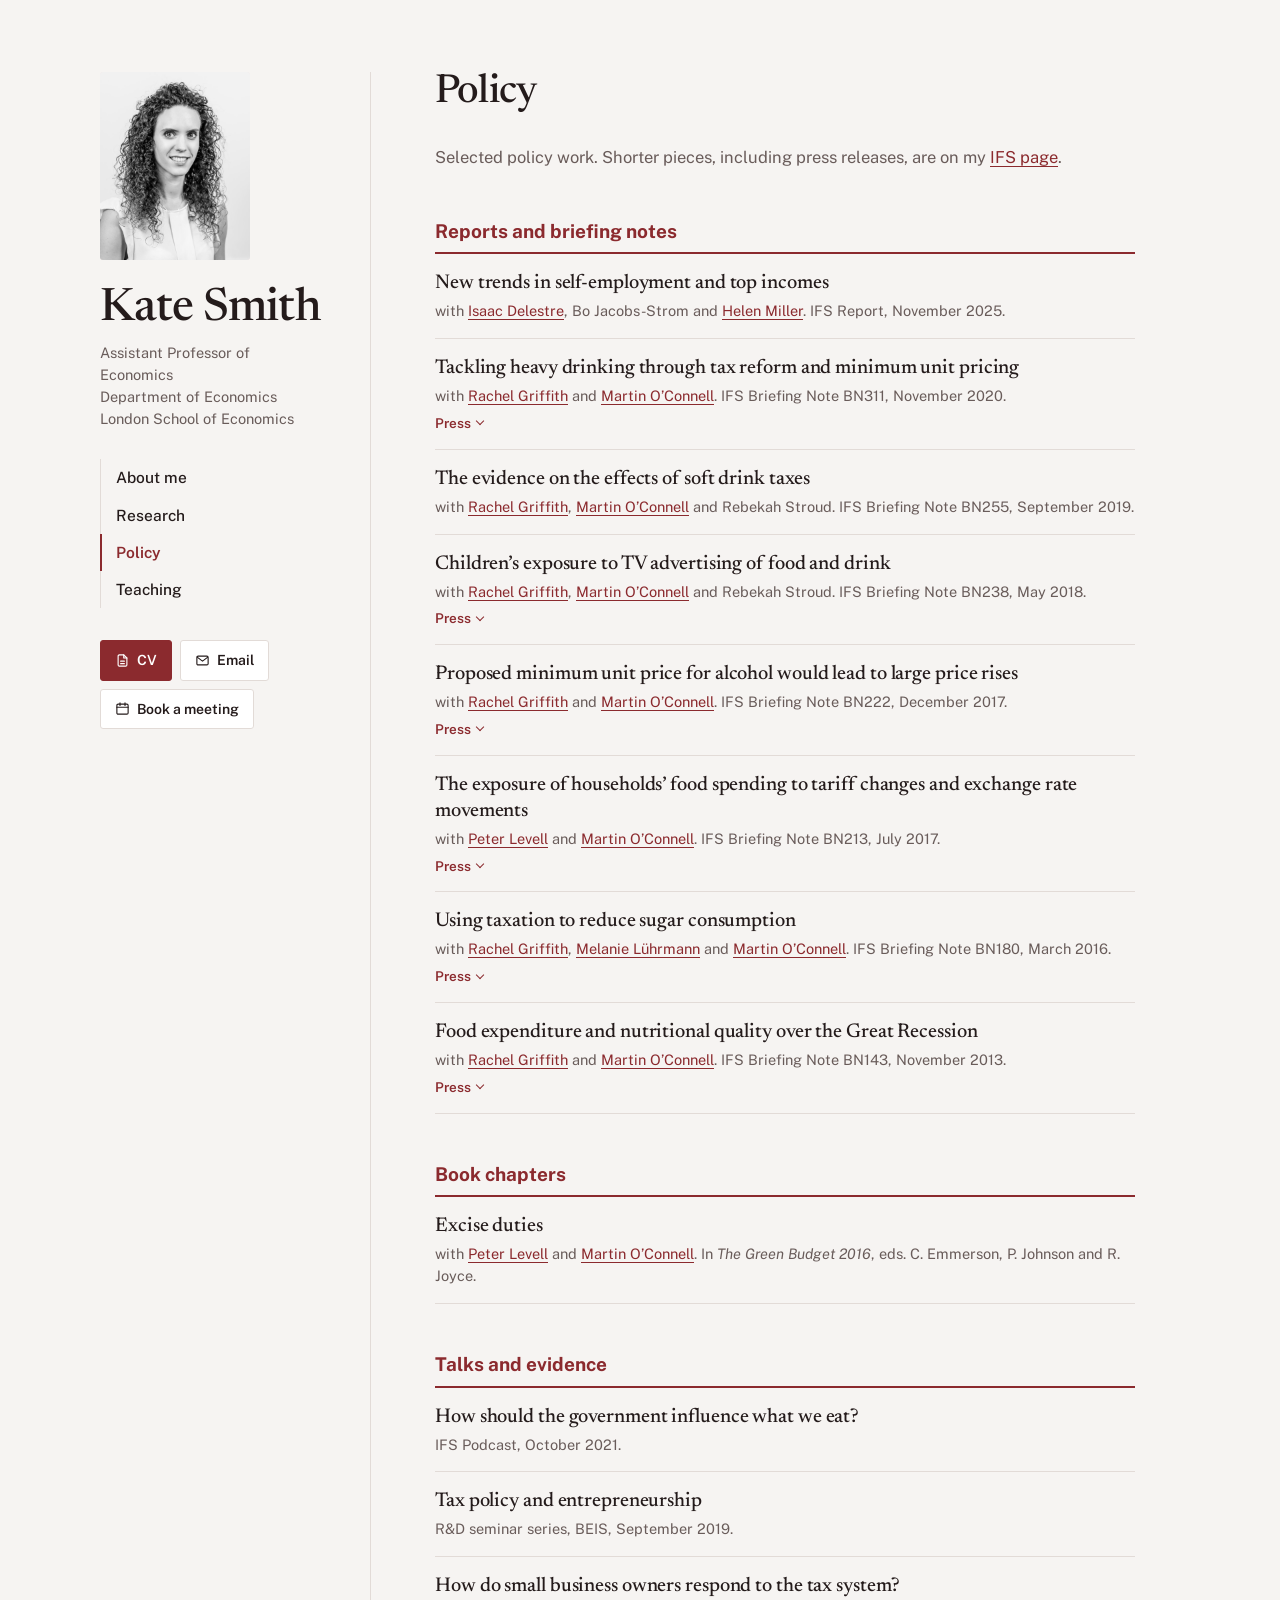
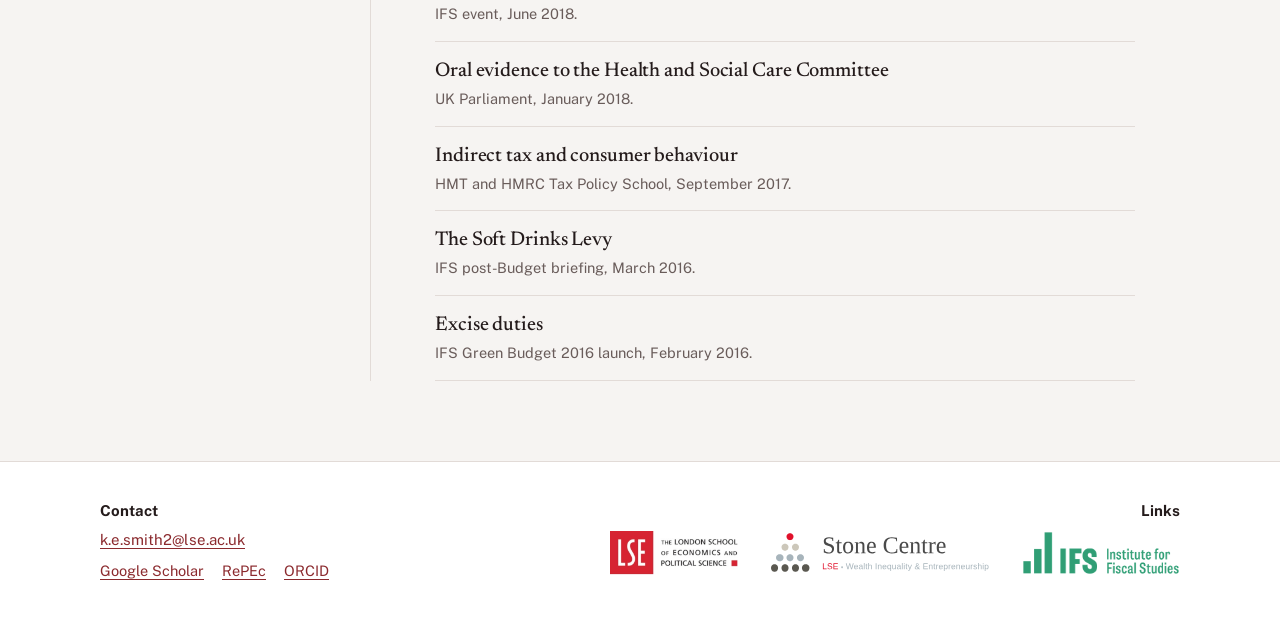
==== policy/index.html @ ba09bce5 "Add files via upload" ====
<!DOCTYPE html>
<html lang="en-GB" class="vA"><head>
<meta charset="utf-8">

<meta name="viewport" content="width=device-width, initial-scale=1, viewport-fit=cover">
<title>Policy | Kate Smith</title>
<meta name="description" content="Policy reports, briefing notes, book chapters and talks by Kate Smith.">
<meta name="theme-color" content="#F6F4F2">
<link rel="canonical" href="https://katesmith.me/policy/">
<link rel="icon" href="../favicon.svg" type="image/svg+xml">
<meta property="og:type" content="website">
<meta property="og:site_name" content="Kate Smith">
<meta property="og:title" content="Policy | Kate Smith">
<meta property="og:description" content="Policy reports, briefing notes, book chapters and talks by Kate Smith.">
<meta property="og:url" content="https://katesmith.me/policy/">
<meta property="og:image" content="https://katesmith.me/wp-content/uploads/2013/09/ifsp_024.jpg">
<meta name="twitter:card" content="summary">
<link rel="stylesheet" href="../assets/site.css">
<link rel="preconnect" href="https://fonts.googleapis.com">
<link rel="preconnect" href="https://fonts.gstatic.com" crossorigin="">
<link href="https://fonts.googleapis.com/css2?family=Newsreader:ital,opsz,wght@0,6..72,400;0,6..72,500;1,6..72,400&amp;family=Public+Sans:ital,wght@0,400;0,500;0,600;0,700;1,400&amp;display=swap" rel="stylesheet">

</head>
<body>

<div id="app"><div class="va page-policy">
  <aside class="va-side">
    <img class="va-portrait" src="../wp-content/uploads/2013/09/ifsp_024.jpg" alt="Kate Smith">
    <p class="va-name"><a href="../">Kate Smith</a></p>
    <p class="va-role">Assistant Professor of Economics<br>Department of Economics<br>London School of Economics</p>
    <nav class="va-nav" aria-label="Site">
      <a href="../" data-page="home">About me</a><a href="../research/" data-page="research">Research</a><a href="../policy/" data-page="policy" aria-current="page">Policy</a><a href="../teaching/" data-page="teaching">Teaching</a>
    </nav>
    <div class="va-actions">
      <a class="va-btn primary" href="https://www.dropbox.com/scl/fi/2sx51ne8oxvomlgno3qdt/CV_KSmith.pdf?rlkey=33ikx7h8c22lcuieb03z72zxr&amp;st=sshk4lo8&amp;dl=0" target="_blank" rel="noopener"><svg viewBox="0 0 24 24" aria-hidden="true"><path d="M14 3H7a2 2 0 0 0-2 2v14a2 2 0 0 0 2 2h10a2 2 0 0 0 2-2V8z"></path><path d="M14 3v5h5M9 13h6M9 17h6"></path></svg>CV</a>
      <a class="va-btn" href="mailto:k.e.smith2@lse.ac.uk"><svg viewBox="0 0 24 24" aria-hidden="true"><rect x="3" y="5" width="18" height="14" rx="2"></rect><path d="m4 7 8 6 8-6"></path></svg>Email</a>
      <a class="va-btn" href="https://calendly.com/katesmith_meetings" target="_blank" rel="noopener"><svg viewBox="0 0 24 24" aria-hidden="true"><rect x="3" y="5" width="18" height="16" rx="2"></rect><path d="M3 10h18M8 3v4M16 3v4"></path></svg>Book a meeting</a>
    </div>
  </aside>
  <main class="va-main" id="main"><h1 class="va-ptitle">Policy</h1><p class="lede">Selected policy work. Shorter pieces, including press releases, are on my <a href="https://ifs.org.uk/people/kate-smith" target="_blank" rel="noopener">IFS page</a>.</p>
    <h3>Reports and briefing notes</h3><article class="paper" data-tags="">
      <h4 class="p-title"><a href="https://ifs.org.uk/publications/new-trends-self-employment-and-top-incomes" target="_blank" rel="noopener">New trends in self-employment and top incomes</a></h4>
      <p class="p-meta">with <a href="https://ifs.org.uk/people/isaac-delestre" target="_blank" rel="noopener">Isaac Delestre</a>, Bo Jacobs-Strom and <a href="https://ifs.org.uk/people/helen-miller" target="_blank" rel="noopener">Helen Miller</a>. IFS Report, November 2025.</p>
      
      
      
      
  </article><article class="paper" data-tags="">
      <h4 class="p-title"><a href="https://www.ifs.org.uk/publications/15183" target="_blank" rel="noopener">Tackling heavy drinking through tax reform and minimum unit pricing</a></h4>
      <p class="p-meta">with <a href="https://www.rachelgriffith.org/" target="_blank" rel="noopener">Rachel Griffith</a> and <a href="https://sites.google.com/site/drmartinoconnell/home" target="_blank" rel="noopener">Martin O’Connell</a>. IFS Briefing Note BN311, November 2020.</p>
      
      
      <div class="p-actions"><button type="button" class="p-act" aria-expanded="false" aria-controls="r1-press">Press<span class="chev" aria-hidden="true"></span></button></div>
      <div class="p-panel" id="r1-press" hidden=""><ul class="p-press"><li><a href="https://www.thetimes.co.uk/article/alcohol-tax-reform-would-target-heavy-drinkers-fszl7cpgk" target="_blank" rel="noopener">The Times</a></li></ul></div>
  </article><article class="paper" data-tags="">
      <h4 class="p-title"><a href="https://www.ifs.org.uk/uploads/BN255-the-evidence-on-the-effects-of-soft-drink-taxes.pdf" target="_blank" rel="noopener">The evidence on the effects of soft drink taxes</a></h4>
      <p class="p-meta">with <a href="https://www.rachelgriffith.org/" target="_blank" rel="noopener">Rachel Griffith</a>, <a href="https://sites.google.com/site/drmartinoconnell/home" target="_blank" rel="noopener">Martin O’Connell</a> and Rebekah Stroud. IFS Briefing Note BN255, September 2019.</p>
      
      
      
      
  </article><article class="paper" data-tags="">
      <h4 class="p-title"><a href="https://www.ifs.org.uk/uploads/BN238.pdf" target="_blank" rel="noopener">Children’s exposure to TV advertising of food and drink</a></h4>
      <p class="p-meta">with <a href="https://www.rachelgriffith.org/" target="_blank" rel="noopener">Rachel Griffith</a>, <a href="https://sites.google.com/site/drmartinoconnell/home" target="_blank" rel="noopener">Martin O’Connell</a> and Rebekah Stroud. IFS Briefing Note BN238, May 2018.</p>
      
      
      <div class="p-actions"><button type="button" class="p-act" aria-expanded="false" aria-controls="r3-press">Press<span class="chev" aria-hidden="true"></span></button></div>
      <div class="p-panel" id="r3-press" hidden=""><ul class="p-press"><li><a href="https://nyti.ms/2OOEfSm" target="_blank" rel="noopener">New York Times</a></li><li><a href="https://www.ft.com/content/e5f07360-63f3-11e8-90c2-9563a0613e56" target="_blank" rel="noopener">Financial Times</a></li><li><a href="https://www.independent.co.uk/news/business/news/childhood-obesity-advertising-fast-food-salt-fat-sugar-institute-for-fiscal-studies-a8376341.html" target="_blank" rel="noopener">The Independent</a></li><li><a href="https://www.thetimes.co.uk/article/junk-food-advert-rules-fail-children-vplpxxn87" target="_blank" rel="noopener">The Times</a></li></ul></div>
  </article><article class="paper" data-tags="">
      <h4 class="p-title"><a href="https://www.ifs.org.uk/uploads/publications/bns/BN222.pdf" target="_blank" rel="noopener">Proposed minimum unit price for alcohol would lead to large price rises</a></h4>
      <p class="p-meta">with <a href="https://www.rachelgriffith.org/" target="_blank" rel="noopener">Rachel Griffith</a> and <a href="https://sites.google.com/site/drmartinoconnell/home" target="_blank" rel="noopener">Martin O’Connell</a>. IFS Briefing Note BN222, December 2017.</p>
      
      
      <div class="p-actions"><button type="button" class="p-act" aria-expanded="false" aria-controls="r4-press">Press<span class="chev" aria-hidden="true"></span></button></div>
      <div class="p-panel" id="r4-press" hidden=""><ul class="p-press"><li><a href="https://www.economist.com/blogs/graphicdetail/2018/05/daily-chart" target="_blank" rel="noopener">The Economist</a></li><li><a href="https://www.thetimes.co.uk/article/minimum-prices-to-hit-off-licences-8hfdgnrgj" target="_blank" rel="noopener">The Times</a></li><li><a href="https://www.bbc.co.uk/news/business-42362028" target="_blank" rel="noopener">BBC</a></li><li><a href="https://www.theguardian.com/society/2017/dec/15/minimum-alcohol-price-raise-cost-90-scotland-study-ifs" target="_blank" rel="noopener">The Guardian</a></li><li><a href="http://www.independent.co.uk/news/uk/home-news/scotland-alcohol-minimum-pricing-cost-cider-increase-ifs-50p-unit-a8112391.html" target="_blank" rel="noopener">The Independent</a></li></ul></div>
  </article><article class="paper" data-tags="">
      <h4 class="p-title"><a href="https://www.ifs.org.uk/uploads/publications/bns/BN213.pdf" target="_blank" rel="noopener">The exposure of households’ food spending to tariff changes and exchange rate movements</a></h4>
      <p class="p-meta">with <a href="https://sites.google.com/view/peter-levell/home" target="_blank" rel="noopener">Peter Levell</a> and <a href="https://sites.google.com/site/drmartinoconnell/home" target="_blank" rel="noopener">Martin O’Connell</a>. IFS Briefing Note BN213, July 2017.</p>
      
      
      <div class="p-actions"><button type="button" class="p-act" aria-expanded="false" aria-controls="r5-press">Press<span class="chev" aria-hidden="true"></span></button></div>
      <div class="p-panel" id="r5-press" hidden=""><ul class="p-press"><li><a href="https://www.independent.co.uk/news/business/news/brexit-latest-news-uk-households-food-prices-fluctuations-changes-fiscal-studies-ifs-uk-leave-eu-a7863491.html" target="_blank" rel="noopener">The Independent</a></li><li><a href="https://www.bloomberg.com/news/articles/2017-07-27/attention-britain-your-fruit-from-spain-is-going-to-get-pricey" target="_blank" rel="noopener">Bloomberg</a></li></ul></div>
  </article><article class="paper" data-tags="">
      <h4 class="p-title"><a href="https://www.ifs.org.uk/uploads/publications/bns/BN180.pdf" target="_blank" rel="noopener">Using taxation to reduce sugar consumption</a></h4>
      <p class="p-meta">with <a href="https://www.rachelgriffith.org/" target="_blank" rel="noopener">Rachel Griffith</a>, <a href="https://sites.google.com/site/melanieluhrmann/" target="_blank" rel="noopener">Melanie Lührmann</a> and <a href="https://sites.google.com/site/drmartinoconnell/home" target="_blank" rel="noopener">Martin O’Connell</a>. IFS Briefing Note BN180, March 2016.</p>
      
      
      <div class="p-actions"><button type="button" class="p-act" aria-expanded="false" aria-controls="r6-press">Press<span class="chev" aria-hidden="true"></span></button></div>
      <div class="p-panel" id="r6-press" hidden=""><ul class="p-press"><li><a href="https://www.bbc.co.uk/news/health-35894658" target="_blank" rel="noopener">BBC</a></li><li><a href="https://www.ft.com/content/8521da6e-ec5a-11e5-bb79-2303682345c8" target="_blank" rel="noopener">Financial Times</a></li><li><a href="https://www.independent.co.uk/life-style/health-and-families/health-news/sugar-tax-on-its-own-will-fail-to-combat-childhood-obesity-says-governments-own-health-department-a6937046.html" target="_blank" rel="noopener">The Independent</a></li></ul></div>
  </article><article class="paper" data-tags="">
      <h4 class="p-title"><a href="https://www.ifs.org.uk/bns/bn143.pdf" target="_blank" rel="noopener">Food expenditure and nutritional quality over the Great Recession</a></h4>
      <p class="p-meta">with <a href="https://www.rachelgriffith.org/" target="_blank" rel="noopener">Rachel Griffith</a> and <a href="https://sites.google.com/site/drmartinoconnell/home" target="_blank" rel="noopener">Martin O’Connell</a>. IFS Briefing Note BN143, November 2013.</p>
      
      
      <div class="p-actions"><button type="button" class="p-act" aria-expanded="false" aria-controls="r7-press">Press<span class="chev" aria-hidden="true"></span></button></div>
      <div class="p-panel" id="r7-press" hidden=""><ul class="p-press"><li><a href="https://www.bbc.co.uk/news/health-24773201" target="_blank" rel="noopener">BBC</a></li><li><a href="https://www.theguardian.com/lifeandstyle/2013/nov/04/british-eating-habits-troubling-trends-surveys" target="_blank" rel="noopener">The Guardian</a></li></ul></div>
  </article>
    <h3>Book chapters</h3><article class="paper" data-tags="">
      <h4 class="p-title"><a href="http://www.ifs.org.uk/uploads/gb/gb2016/gb2016ch9.pdf" target="_blank" rel="noopener">Excise duties</a></h4>
      <p class="p-meta">with <a href="https://sites.google.com/view/peter-levell/home" target="_blank" rel="noopener">Peter Levell</a> and <a href="https://sites.google.com/site/drmartinoconnell/home" target="_blank" rel="noopener">Martin O’Connell</a>. In <i>The Green Budget 2016</i>, eds. C. Emmerson, P. Johnson and R. Joyce.</p>
      
      
      
      
  </article>
    <h3>Talks and evidence</h3><article class="paper" data-tags="">
      <h4 class="p-title"><a href="https://ifs.org.uk/podcast/how-should-the-government-influence-what-we-eat" target="_blank" rel="noopener">How should the government influence what we eat?</a></h4>
      <p class="p-meta">IFS Podcast, October 2021.</p>
      
      
      
      
  </article><article class="paper" data-tags="">
      <h4 class="p-title"><a href="../wp-content/uploads/2019/09/smith.beis_.2019.pdf" target="_blank" rel="noopener">Tax policy and entrepreneurship</a></h4>
      <p class="p-meta">R&amp;D seminar series, BEIS, September 2019.</p>
      
      
      
      
  </article><article class="paper" data-tags="">
      <h4 class="p-title"><a href="../wp-content/uploads/2018/06/entreevent-tax-response-online.pdf" target="_blank" rel="noopener">How do small business owners respond to the tax system?</a></h4>
      <p class="p-meta">IFS event, June 2018.</p>
      
      
      
      
  </article><article class="paper" data-tags="">
      <h4 class="p-title"><a href="http://parliamentlive.tv/event/index/8bc6a3e5-affe-4a2e-92ed-d3bd54cce418" target="_blank" rel="noopener">Oral evidence to the Health and Social Care Committee</a></h4>
      <p class="p-meta">UK Parliament, January 2018.</p>
      
      
      
      
  </article><article class="paper" data-tags="">
      <h4 class="p-title"><a href="../wp-content/uploads/2018/03/hmttaxschool.pdf" target="_blank" rel="noopener">Indirect tax and consumer behaviour</a></h4>
      <p class="p-meta">HMT and HMRC Tax Policy School, September 2017.</p>
      
      
      
      
  </article><article class="paper" data-tags="">
      <h4 class="p-title"><a href="https://www.ifs.org.uk/publications/8203" target="_blank" rel="noopener">The Soft Drinks Levy</a></h4>
      <p class="p-meta">IFS post-Budget briefing, March 2016.</p>
      
      
      
      
  </article><article class="paper" data-tags="">
      <h4 class="p-title"><a href="https://www.ifs.org.uk/publications/8150" target="_blank" rel="noopener">Excise duties</a></h4>
      <p class="p-meta">IFS Green Budget 2016 launch, February 2016.</p>
      
      
      
      
  </article></main>
</div>
<footer class="foot"><div class="foot-in">
  <div class="foot-contact">
    <h2 class="foot-h">Contact</h2>
    <p><a href="mailto:k.e.smith2@lse.ac.uk">k.e.smith2@lse.ac.uk</a></p>
    <ul class="foot-profiles"><li><a href="https://scholar.google.com/citations?user=Jk-JDFUAAAAJ&amp;hl=en" target="_blank" rel="noopener">Google Scholar</a></li><li><a href="https://ideas.repec.org/e/psm177.html" target="_blank" rel="noopener">RePEc</a></li><li><a href="https://orcid.org/0000-0003-3229-0439" target="_blank" rel="noopener">ORCID</a></li></ul>
  </div>
  <div class="foot-links">
    <h2 class="foot-h">Links</h2>
    <ul class="foot-logos"><li><a href="https://www.lse.ac.uk/economics" aria-label="London School of Economics" target="_blank" rel="noopener"><img src="../logos/lse.jpg" alt="London School of Economics"></a></li><li><a href="https://www.stone-centre-lse.com/" aria-label="Stone Centre at LSE" target="_blank" rel="noopener"><img src="../logos/stone-centre.svg" alt="Stone Centre at LSE"></a></li><li><a href="https://ifs.org.uk/people/kate-smith" aria-label="Institute for Fiscal Studies" target="_blank" rel="noopener"><img src="../logos/ifs.png" alt="Institute for Fiscal Studies"></a></li></ul>
  </div>
</div></footer></div>






<script src="../assets/site.js" defer></script>
</body></html>
---- assets/site.css ----
:root{
  --bg:#F6F4F2; --panel:#FFFFFF; --ink:#241B1B; --muted:#695C5A; --rule:#E2DBD7; --accent:#8B2A2E; --link:#8B2A2E; --soft:#F1E3E2; --on:#FFFFFF;
  --f-head:"Newsreader",Georgia,serif; --f-body:"Public Sans",system-ui,sans-serif; --f-ui:"Public Sans",system-ui,sans-serif;
  --hw:500; --tw:500; --hs:1; --bs:16.5px; --blh:1.62;
  box-sizing:border-box;padding-top:env(safe-area-inset-top,0px);padding-bottom:env(safe-area-inset-bottom,0px);background:var(--bg)
}
html{scroll-padding-top:env(safe-area-inset-top,0px)}
*,*::before,*::after{box-sizing:inherit}
body{margin:0;background:var(--bg);color:var(--ink);-webkit-font-smoothing:antialiased;text-rendering:optimizeLegibility}
img,svg{max-width:100%}
[hidden]{display:none!important}
ul{padding:0;margin:0;list-style:none}
details>summary{list-style:none;cursor:pointer}
details>summary::-webkit-details-marker{display:none}
.p-gutter{display:none}

/* ---------- Layout: centred column with sidebar ---------- */
.va{max-width:1160px;margin:0 auto;display:grid;grid-template-columns:270px minmax(0,1fr);padding:72px 40px 80px;font-family:var(--f-body);font-size:var(--bs);line-height:var(--blh);color:var(--ink)}
.va a{color:var(--link);text-decoration-thickness:1px;text-underline-offset:3px}
.va a:hover{text-decoration-thickness:2px}
.va :focus-visible{outline:2px solid var(--accent);outline-offset:2px;border-radius:2px}
.va-side{align-self:start;padding-right:48px;font-family:var(--f-ui)}
@media (min-width:901px) and (min-height:860px){.va-side{position:sticky;top:calc(56px + env(safe-area-inset-top,0px))}}
.va-portrait{width:150px;aspect-ratio:4/5;border-radius:3px;background:var(--soft);display:block;object-fit:cover;object-position:center top;margin-bottom:26px}
.va-name{font-family:var(--f-head);font-weight:var(--hw);font-size:calc(46px * var(--hs));line-height:1.02;letter-spacing:-.015em;margin:0 0 10px}
.va-name a{color:var(--ink)!important;text-decoration:none!important}
.va-role{margin:0 0 30px;color:var(--muted);font-size:14.5px;line-height:1.5}
.va-nav{display:flex;flex-direction:column;margin-bottom:32px;border-left:1px solid var(--rule)}
.va-nav a{color:var(--ink);text-decoration:none;padding:6px 0 6px 14px;margin-left:-1px;border-left:2px solid transparent;font-weight:500;font-size:15.5px}
.va-nav a:hover{color:var(--link)}
.va-nav a[aria-current="page"]{color:var(--accent);border-left-color:var(--accent);font-weight:600}
.va-actions{display:flex;flex-wrap:wrap;gap:8px;margin-bottom:28px}
.va-btn{display:inline-flex;align-items:center;gap:7px;font-size:14px;font-weight:600;padding:8px 14px;border-radius:3px;border:1px solid var(--rule);color:var(--ink)!important;text-decoration:none!important;background:var(--panel)}
.va-btn.primary{background:var(--accent);border-color:var(--accent);color:var(--on)!important}
.va-btn:hover{border-color:var(--accent)}
.va-btn svg{width:15px;height:15px;flex:none;fill:none;stroke:currentColor;stroke-width:1.8;stroke-linecap:round;stroke-linejoin:round}
.va-profiles{font-size:14px;color:var(--muted)}
.va-profiles ul{display:flex;flex-wrap:wrap;gap:4px 14px}
.va-main{min-width:0;padding-left:64px;border-left:1px solid var(--rule)}
.va-main>*{max-width:700px}
.va .va-main:focus,.va .va-main:focus-visible{outline:none}
.va-ptitle{font-family:var(--f-head);font-weight:var(--hw);font-size:calc(40px * var(--hs));line-height:1.05;letter-spacing:-.02em;margin:0 0 30px}
.va-main section+section{margin-top:56px}
.va-main h2,.va-main h3{font-family:var(--f-ui);font-weight:700;font-size:19px;line-height:1.3;letter-spacing:0;color:var(--accent);margin:0 0 4px;padding-bottom:9px;border-bottom:2px solid var(--accent)}
.va-main h3{margin:48px 0 0}
.va-topics+.va-papers>.rgroup:first-child>h3{margin-top:36px}
.va-recent .paper:last-of-type{border-bottom:0}
.va-main p{margin:0 0 14px}
.va-lead{font-family:var(--f-head);font-size:calc(22px * var(--hs));line-height:1.45}
.va-news li{display:grid;grid-template-columns:8.5rem 1fr;gap:16px;padding:11px 0;border-bottom:1px solid var(--rule)}
.va-news .d{font-family:var(--f-ui);color:var(--muted);font-size:13.5px;padding-top:2px}
.va-more{margin-top:28px}
.va-btn-outline{display:inline-flex;align-items:center;gap:6px;font-family:var(--f-ui);font-size:17px;font-weight:500;color:var(--accent)!important;text-decoration:none!important}
.va-btn-outline:hover{text-decoration:underline!important;text-underline-offset:4px}
.va-btn-outline .arr{transition:transform .15s}
.va-btn-outline:hover .arr{transform:translateX(3px)}
@media (prefers-reduced-motion: reduce){.va-btn-outline .arr{transition:none}}
.va-affil{display:grid;grid-template-columns:repeat(3,minmax(0,1fr));gap:14px;margin-top:16px}
.va-affil a{display:flex;flex-direction:column;align-items:center;justify-content:space-between;gap:12px;height:100%;padding:20px 14px 14px;background:var(--panel);border:1px solid var(--rule);border-radius:4px;text-decoration:none!important;text-align:center}
.va-affil a:hover{border-color:var(--accent)}
.va-affil .logo{height:56px;display:flex;align-items:center;justify-content:center;width:100%}
.va-affil img{max-height:56px;max-width:100%;object-fit:contain}
.va-affil .aff-text{font-family:var(--f-head);font-size:19px;line-height:1.2;color:var(--ink)}
.va-affil .r{font-family:var(--f-ui);color:var(--muted);font-size:13.5px}
.va-topics{display:flex;align-items:flex-start;gap:14px;margin:0 0 6px}
.va-topics-label{font-family:var(--f-ui);font-size:14px;font-weight:600;color:var(--muted);padding-top:7px;flex:none}
@media (max-width:560px){.va-affil{grid-template-columns:1fr}.va-topics{flex-direction:column;gap:8px}.va-topics-label{padding-top:0}}
.va-chips{display:flex;flex-wrap:wrap;gap:8px}
.va-chips button{font:500 14px/1 var(--f-ui);padding:8px 13px;border-radius:999px;border:1px solid var(--rule);background:var(--panel);color:var(--ink);cursor:pointer}
.va-chips button:hover{border-color:var(--accent)}
.va-chips button[aria-pressed="true"]{background:var(--accent);border-color:var(--accent);color:var(--on)}
.va-chips button .n{opacity:.7;margin-left:5px}
.va .paper{padding:16px 0;border-bottom:1px solid var(--rule)}
.va .p-title{font-family:var(--f-head);font-weight:var(--tw);font-size:calc(20px * var(--hs));line-height:1.3;letter-spacing:-.005em;margin:0 0 4px}
.va .p-title a{color:var(--ink);text-decoration:none}
.va .p-title a:hover{color:var(--link);text-decoration:underline}
.va .p-note{font-style:italic}
.va .lede{color:var(--muted)}
.va .p-meta,.va .p-note{font-family:var(--f-ui);font-size:14.5px;line-height:1.5;color:var(--muted);margin:0}
.va .p-note{margin-top:2px}
.va .p-actions{display:flex;flex-wrap:wrap;gap:4px 20px;margin-top:7px}
.va .p-act{display:inline-flex;align-items:center;gap:6px;font:600 13.5px/1.4 var(--f-ui);color:var(--link)!important;background:none;border:0;border-radius:0;padding:0;text-decoration:none!important;cursor:pointer}
.va .p-act:hover{text-decoration:underline!important;text-underline-offset:3px}
.va .p-act .chev{width:6px;height:6px;border-right:1.5px solid currentColor;border-bottom:1.5px solid currentColor;transform:translateY(-2px) rotate(45deg);transition:transform .15s}
.va .p-act[aria-expanded="true"] .chev{transform:translateY(1px) rotate(-135deg)}
@media (prefers-reduced-motion: reduce){.va .p-act .chev{transition:none}}
.va .p-panel{margin-top:8px;padding-left:16px;border-left:2px solid var(--soft)}
.va .p-panel p{margin:0}
.va .p-press{display:flex;flex-wrap:wrap;gap:4px 20px;font-family:var(--f-ui);font-size:14.5px}
.va .p-desc{margin:5px 0 0;font-size:15.5px;line-height:1.55}
.va .va-quals{margin-top:22px;color:var(--muted);font-size:15px}
.va .pl-meta{font-family:var(--f-ui);color:var(--muted);font-size:14.5px}
.foot{background:var(--panel);border-top:1px solid var(--rule);font-family:var(--f-ui)}
.foot-in{max-width:1160px;margin:0 auto;padding:40px 40px 48px;display:grid;grid-template-columns:1fr auto;gap:32px 48px;align-items:start}
.foot-h{font-size:15px;font-weight:700;color:var(--ink);margin:0 0 12px}
.foot-contact p{margin:0 0 6px;font-size:15px}
.foot-profiles{display:flex;flex-wrap:wrap;gap:4px 18px;margin-top:14px;font-size:14.5px}
.foot a{color:var(--link);text-underline-offset:3px}
.foot :focus-visible{outline:2px solid var(--accent);outline-offset:3px}
.foot-links{text-align:right}
.foot-logos{display:flex;flex-wrap:wrap;justify-content:flex-end;align-items:center;gap:16px 32px}
.foot-logos a{display:flex;align-items:center;height:44px;text-decoration:none}
.foot-logos img{max-height:44px;max-width:220px;object-fit:contain}
.foot-logos .aff-text{font-family:var(--f-head);font-size:18px;color:var(--ink)}
@media (max-width:900px){.foot-in{grid-template-columns:1fr;padding:32px 22px calc(40px + env(safe-area-inset-bottom,0px))}.foot-links{text-align:left}.foot-logos{justify-content:flex-start}}
@media (max-width:900px){
  .va{grid-template-columns:1fr;padding:0 0 56px}
  .va-side{position:static;padding:28px 22px 22px;border-bottom:1px solid var(--rule);display:grid;grid-template-columns:96px 1fr;column-gap:20px}
  .va-portrait{width:96px;grid-row:span 2;margin:0}
  .va-name{align-self:end;font-size:calc(34px * var(--hs))}
  .va-role{margin:0}
  .va-nav,.va-actions,.va-profiles{grid-column:1/-1}
  .va-side{padding-bottom:0}
  .va-actions{order:1;margin:18px 0 0;gap:6px}
  .va-btn{padding:8px 11px;font-size:13.5px;white-space:nowrap}
  .va-btn svg{width:14px;height:14px}
  .va-nav{order:2;flex-direction:row;gap:0 24px;margin:16px 0 -1px;border-left:0;overflow-x:auto;scrollbar-width:none}
  .va-nav a{padding:12px 0 11px;margin:0;border-left:0;border-bottom:2px solid transparent;white-space:nowrap}
  .va-nav a[aria-current="page"]{border-bottom-color:var(--accent)}
  .va-main{padding:32px 22px 0;border-left:0}
  .va-ptitle{font-size:calc(30px * var(--hs))}
  .va-news li{grid-template-columns:1fr;gap:2px}
  .va:not(.page-home) .va-portrait,.va:not(.page-home) .va-actions,.va:not(.page-home) .va-profiles,.va:not(.page-home) .va-role{display:none}
  .va:not(.page-home) .va-side{grid-template-columns:1fr;padding-top:22px}
  .va:not(.page-home) .va-nav{margin-top:8px}
}
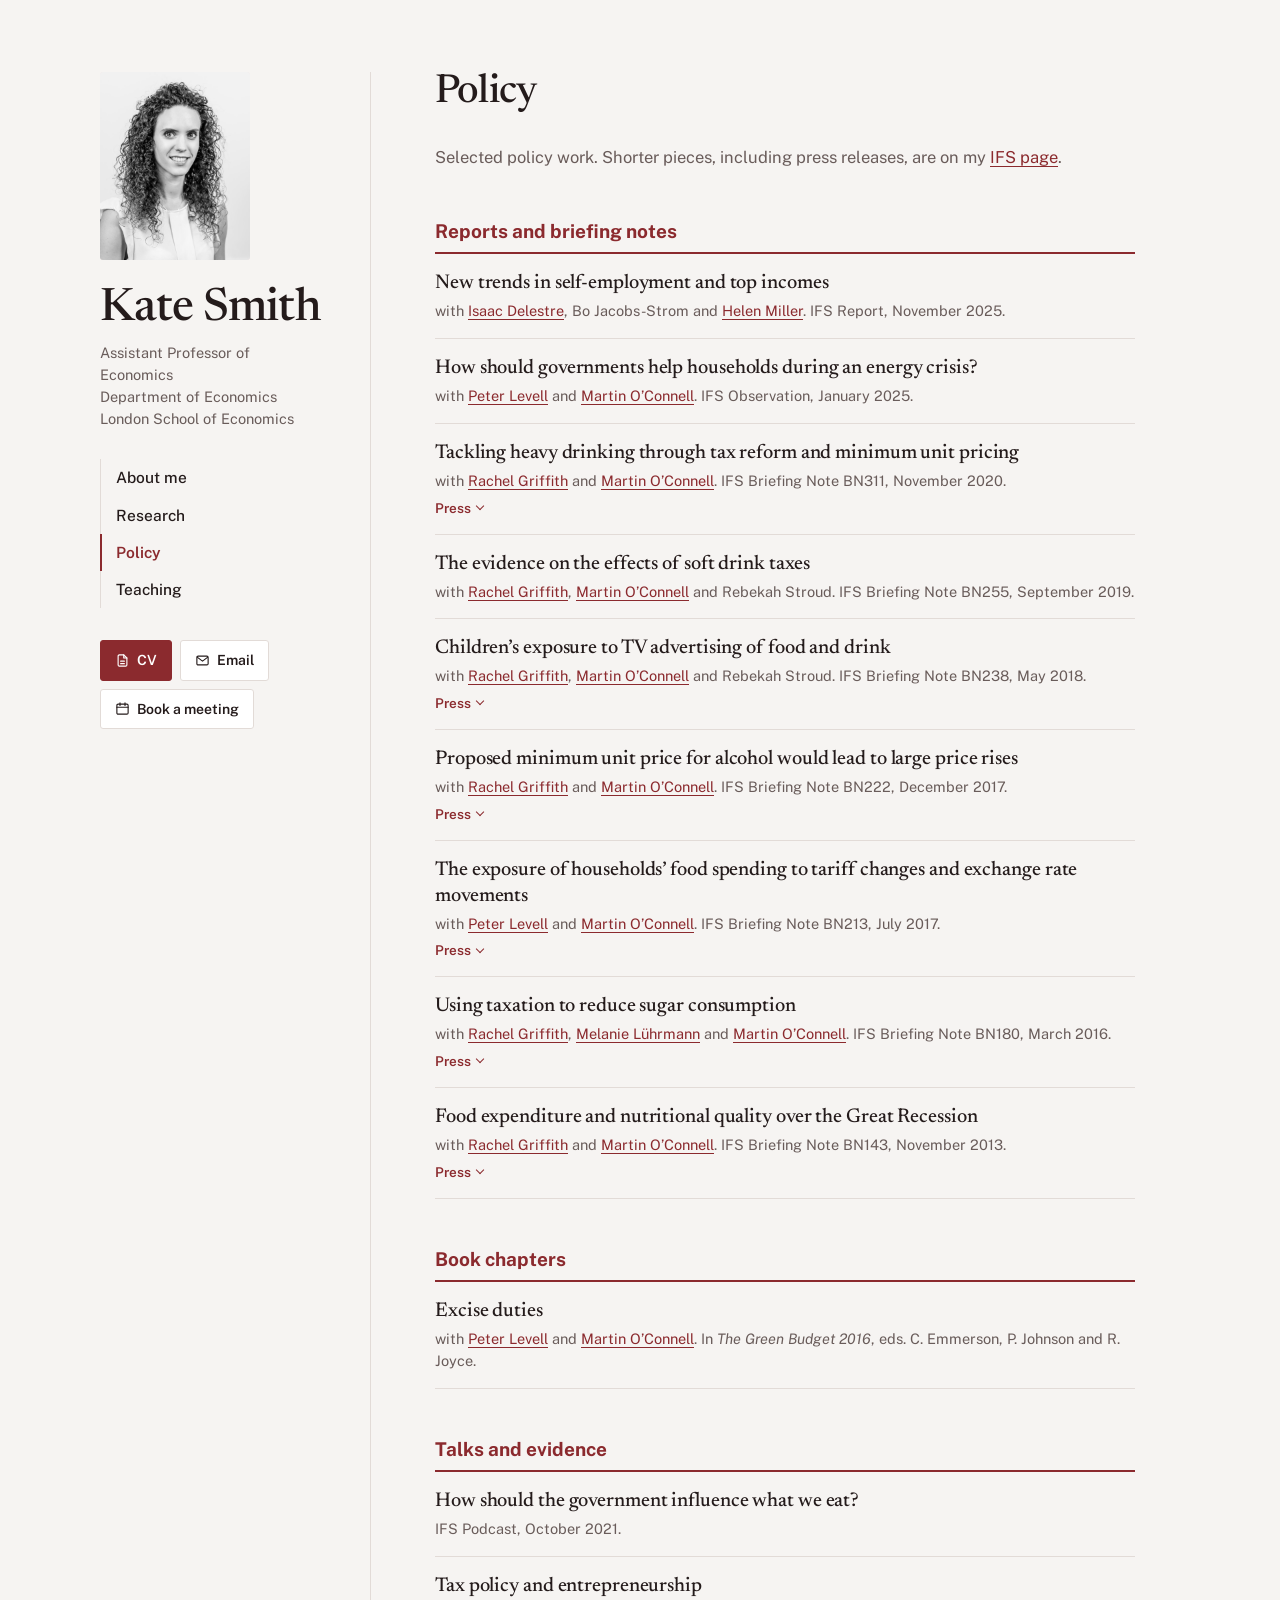
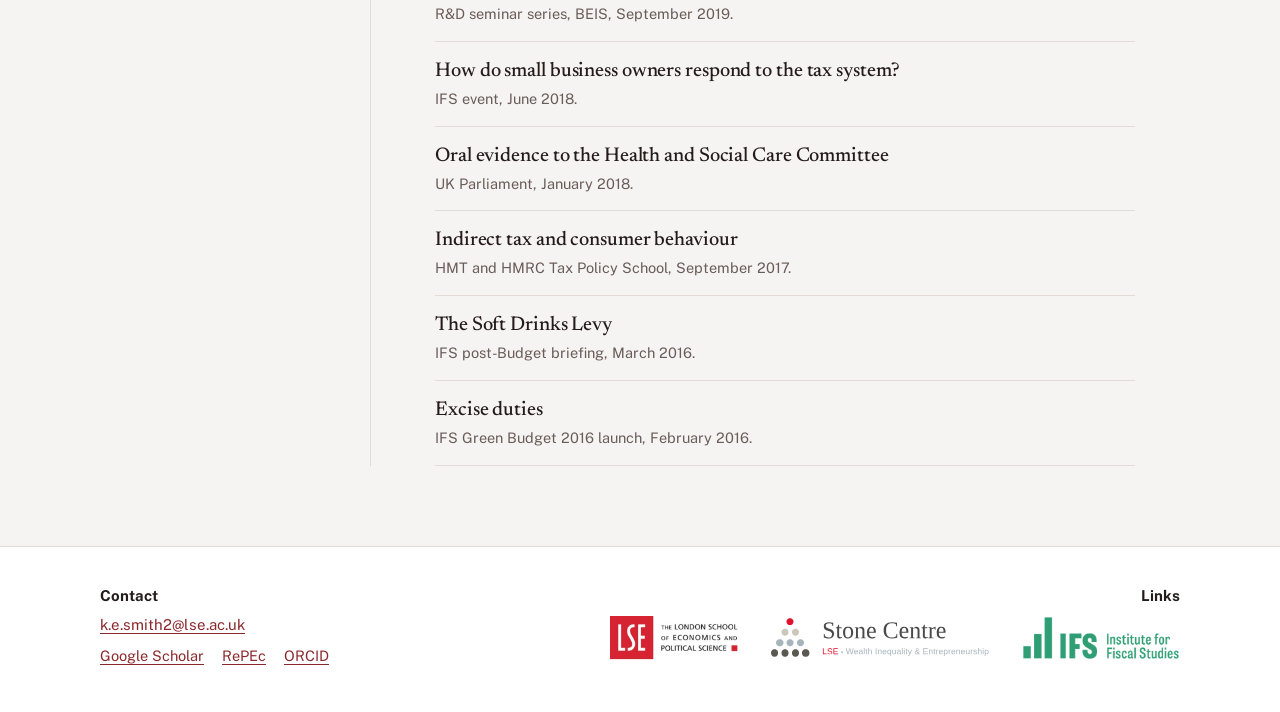
==== commit 1ea49203: "Add files via upload" ====
--- a/policy/index.html
+++ b/policy/index.html
@@ -41,6 +41,14 @@
     <h3>Reports and briefing notes</h3><article class="paper" data-tags="">
       <h4 class="p-title"><a href="https://ifs.org.uk/publications/new-trends-self-employment-and-top-incomes" target="_blank" rel="noopener">New trends in self-employment and top incomes</a></h4>
       <p class="p-meta">with <a href="https://ifs.org.uk/people/isaac-delestre" target="_blank" rel="noopener">Isaac Delestre</a>, Bo Jacobs-Strom and <a href="https://ifs.org.uk/people/helen-miller" target="_blank" rel="noopener">Helen Miller</a>. IFS Report, November 2025.</p>
+      
+      
+      
+      
+  </article>
+<article class="paper" data-tags="">
+      <h4 class="p-title"><a href="https://ifs.org.uk/articles/how-should-governments-help-households-during-energy-crisis" target="_blank" rel="noopener">How should governments help households during an energy crisis?</a></h4>
+      <p class="p-meta">with <a href="https://sites.google.com/view/peter-levell/home" target="_blank" rel="noopener">Peter Levell</a> and <a href="https://sites.google.com/site/drmartinoconnell/home" target="_blank" rel="noopener">Martin O’Connell</a>. IFS Observation, January 2025.</p>
       
       
       
